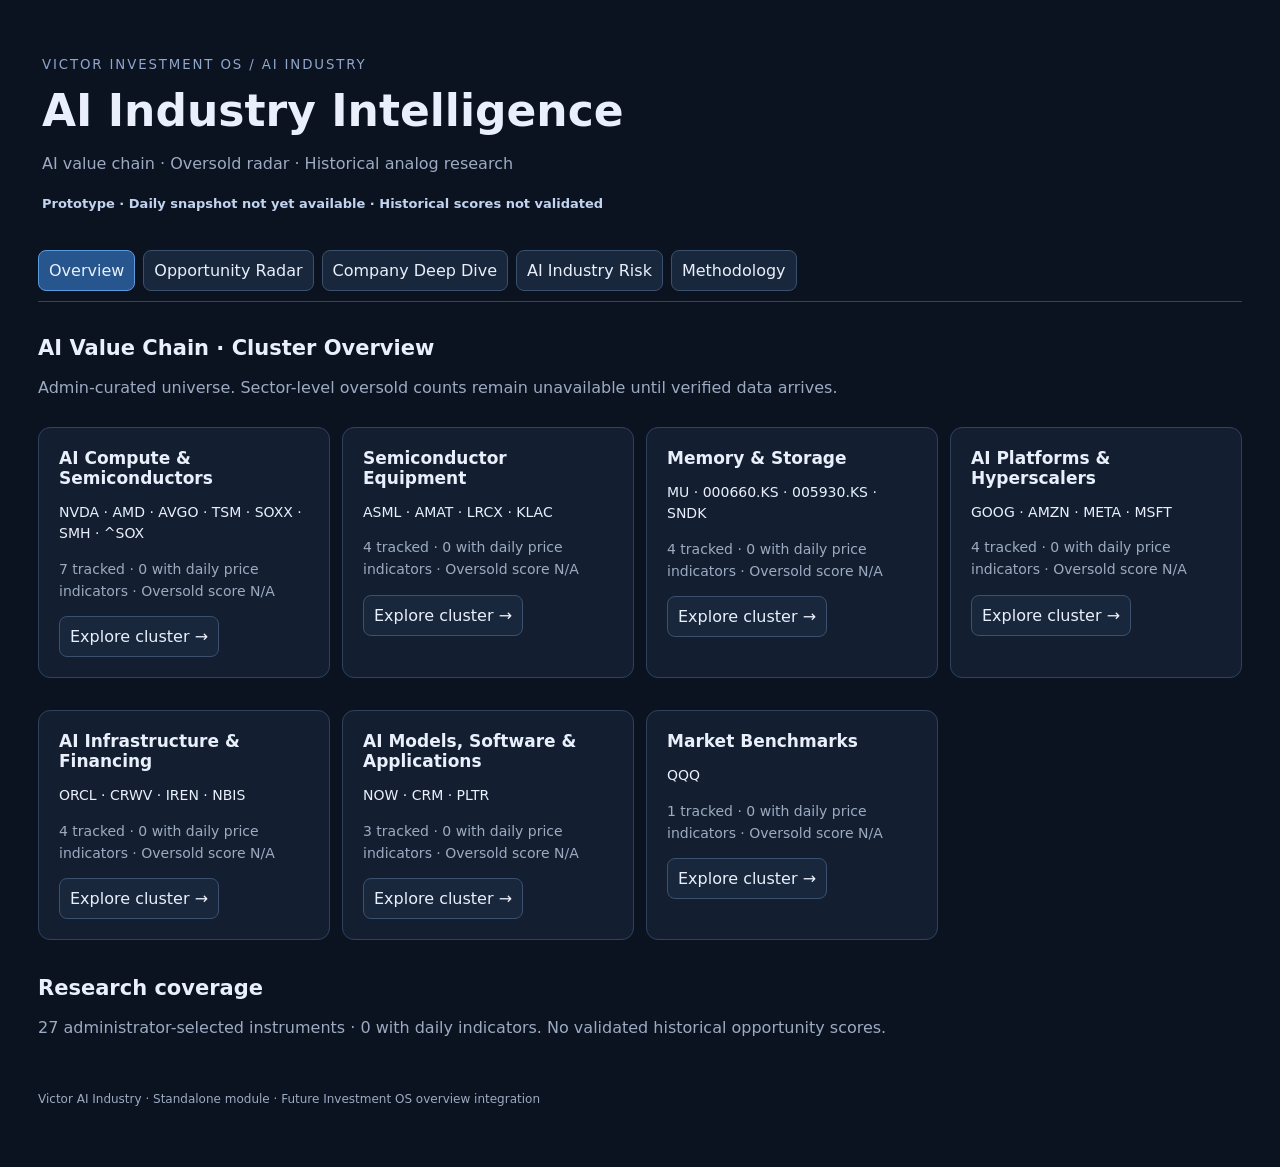
==== apps/ai-dashboard/index.html @ 889fde53 "AI dashboard: label descriptive market indicators accurately" ====
<!doctype html><html lang="zh-Hant"><head><meta charset="utf-8"><meta name="viewport" content="width=device-width,initial-scale=1"><title>Victor Investment OS | AI Industry</title><link rel="stylesheet" href="styles.css"></head><body><main><header><small>VICTOR INVESTMENT OS / AI INDUSTRY</small><h1>AI Industry Intelligence</h1><p>AI value chain · Oversold radar · Historical analog research</p><strong id="status">Prototype · No verified market feed</strong></header><nav class="tabs" aria-label="AI Dashboard sections"><button data-tab="overview" aria-current="page">Overview</button><button data-tab="radar">Opportunity Radar</button><button data-tab="company">Company Deep Dive</button><button data-tab="risk">AI Industry Risk</button><button data-tab="method">Methodology</button></nav><section id="overview" class="panel"><h2>AI Value Chain · Cluster Overview</h2><p class="muted">Admin-curated universe. Sector-level oversold counts remain unavailable until verified data arrives.</p><div id="clusters" class="cluster-grid"></div><h2>Research coverage</h2><p id="coverage" class="muted"></p></section><section id="radar" class="panel" hidden><h2>Opportunity Radar</h2><p class="muted">RSI14 and 52-week drawdown are descriptive daily indicators, not buy signals. Unvalidated scores remain N/A.</p><div class="controls"><label>Cluster <select id="sector"><option value="all">All clusters</option></select></label><label>Minimum validated oversold score (currently unavailable) <input id="min" type="range" min="0" max="100" value="0"><output id="minValue">0</output></label></div><div class="table"><table><thead><tr><th>Ticker</th><th>Cluster</th><th>RSI14</th><th>52w drawdown</th><th>Oversold</th><th>30/60/90d analogs</th></tr></thead><tbody id="rows"></tbody></table></div></section><section id="company" class="panel" hidden><h2>Company Deep Dive</h2><form id="lookupForm" class="controls"><label>Temporary ticker lookup <input id="ticker" required maxlength="18" placeholder="e.g. NVDA, IREN, 2330.TW"></label><button type="submit">Analyze once</button></form><p id="feedback" class="muted">Single-use lookup only. No account, browser persistence, portfolio, or visitor-triggered compute.</p><article id="detail" class="research-card">Select a ticker from Opportunity Radar or enter a ticker here. Historical results require verified market data.</article></section><section id="risk" class="panel" hidden><h2>AI Industry Risk</h2><div class="research-card"><h3>Financing & CapEx Contagion</h3><p>Track AI lab monetization, hyperscaler spending, data-center obligations, financing costs and semiconductor demand transmission.</p><p class="muted">Risk model is planned; no live risk classification is available.</p></div></section><section id="method" class="panel" hidden><h2>Research Methodology</h2><p>Compare drawdowns and oversold conditions to historically similar, point-in-time observations. Evaluate 30/60/90-day forward return distributions, event overlap, data freshness, survivorship bias and downside tails.</p><p>Sector-specific financial resilience checks are required before an investment candidate is promoted.</p><p class="muted">All numerical indicators are withheld until validated. This prototype is not investment advice.</p></section><footer>Victor AI Industry · Standalone module · Future Investment OS overview integration</footer></main><script src="app.js"></script></body></html>
---- apps/ai-dashboard/styles.css ----
:root{font-family:Inter,system-ui,-apple-system,sans-serif;color-scheme:dark;background:#0b1220;color:#e9effb}*{box-sizing:border-box}body{margin:0}main{max-width:1240px;margin:auto;padding:26px 18px}header{padding:28px 4px}header small{color:#90a7cc;letter-spacing:.14em}h1{font-size:clamp(28px,4vw,44px);margin:12px 0}h2{font-size:21px;margin:26px 0 12px}h3{margin:0 0 12px;font-size:17px}p{line-height:1.55}header p,.muted,footer{color:#9cabc2}#status{font-size:13px;color:#c1d3ef}.tabs{display:flex;gap:8px;overflow-x:auto;padding:10px 0;border-bottom:1px solid #34445e;scrollbar-width:thin}.tabs button{white-space:nowrap;flex-shrink:0}.tabs button[aria-current=page]{background:#27558d;border-color:#5a9bde}button,select,input{font:inherit}button,select,input{background:#19273c;color:#e9effb;border:1px solid #3b506d;border-radius:8px;padding:10px}button{cursor:pointer}button:hover{border-color:#8db4e7}.panel{padding-top:8px}.panel[hidden]{display:none}.cluster-grid{display:grid;grid-template-columns:repeat(auto-fit,minmax(260px,1fr));gap:12px}.research-card{background:#131f30;border:1px solid #30425e;border-radius:12px;padding:20px;margin:10px 0;overflow-wrap:anywhere}.research-card p{font-size:14px}.controls{display:flex;gap:14px;flex-wrap:wrap;align-items:end;margin:16px 0}.controls label{display:flex;flex-direction:column;gap:8px}.table{overflow-x:auto}table{width:100%;border-collapse:collapse;text-align:left}th,td{padding:13px 10px;border-bottom:1px solid #293a51;white-space:nowrap}th{color:#a5b8d2;font-size:13px}footer{padding:35px 0;font-size:12px}.metrics{display:grid;grid-template-columns:minmax(130px,1fr) 2fr;gap:12px}.metrics dt{color:#a5b8d2}.metrics dd{margin:0;overflow-wrap:anywhere}@media(max-width:600px){main{padding:16px 12px}.research-card{padding:15px}.controls label{width:100%}.controls input,.controls select{width:100%}.tabs{margin-right:-12px;padding-right:12px}.table table,.table tbody,.table tr,.table td{display:block;width:100%}.table thead{display:none}.table tr{background:#131f30;border:1px solid #30425e;border-radius:12px;margin:12px 0;padding:8px 12px}.table td{display:flex;align-items:center;justify-content:space-between;gap:12px;padding:10px 2px;white-space:normal}.table td:before{content:attr(data-label);color:#a5b8d2;font-size:13px;text-align:left}.table td:first-child:before{content:"Ticker"}.table td:last-child{border-bottom:0}.metrics{grid-template-columns:1fr 1.2fr}}
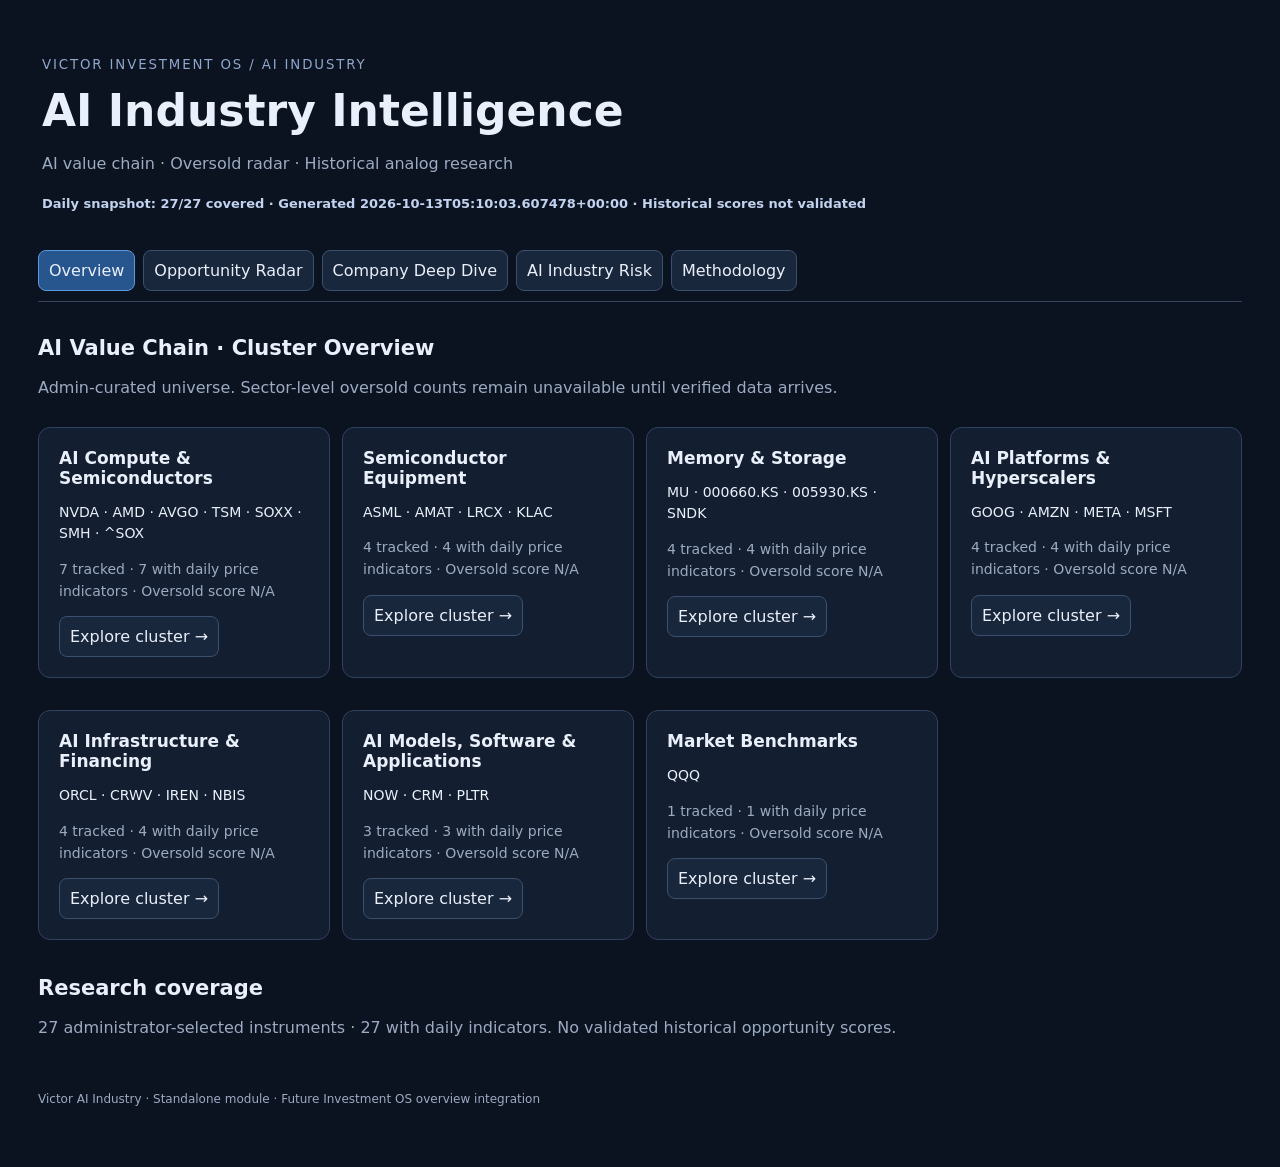
==== commit 2c7df8fb: "docs: disclose historical analog matching rules and limitations" ====
--- a/apps/ai-dashboard/index.html
+++ b/apps/ai-dashboard/index.html
@@ -1 +1 @@
-<!doctype html><html lang="zh-Hant"><head><meta charset="utf-8"><meta name="viewport" content="width=device-width,initial-scale=1"><title>Victor Investment OS | AI Industry</title><link rel="stylesheet" href="styles.css"></head><body><main><header><small>VICTOR INVESTMENT OS / AI INDUSTRY</small><h1>AI Industry Intelligence</h1><p>AI value chain · Oversold radar · Historical analog research</p><strong id="status">Prototype · No verified market feed</strong></header><nav class="tabs" aria-label="AI Dashboard sections"><button data-tab="overview" aria-current="page">Overview</button><button data-tab="radar">Opportunity Radar</button><button data-tab="company">Company Deep Dive</button><button data-tab="risk">AI Industry Risk</button><button data-tab="method">Methodology</button></nav><section id="overview" class="panel"><h2>AI Value Chain · Cluster Overview</h2><p class="muted">Admin-curated universe. Sector-level oversold counts remain unavailable until verified data arrives.</p><div id="clusters" class="cluster-grid"></div><h2>Research coverage</h2><p id="coverage" class="muted"></p></section><section id="radar" class="panel" hidden><h2>Opportunity Radar</h2><p class="muted">RSI14 and 52-week drawdown are descriptive daily indicators, not buy signals. Unvalidated scores remain N/A.</p><div class="controls"><label>Cluster <select id="sector"><option value="all">All clusters</option></select></label><label>Minimum validated oversold score (currently unavailable) <input id="min" type="range" min="0" max="100" value="0"><output id="minValue">0</output></label></div><div class="table"><table><thead><tr><th>Ticker</th><th>Cluster</th><th>RSI14</th><th>52w drawdown</th><th>Oversold</th><th>30/60/90d analogs</th></tr></thead><tbody id="rows"></tbody></table></div></section><section id="company" class="panel" hidden><h2>Company Deep Dive</h2><form id="lookupForm" class="controls"><label>Temporary ticker lookup <input id="ticker" required maxlength="18" placeholder="e.g. NVDA, IREN, 2330.TW"></label><button type="submit">Analyze once</button></form><p id="feedback" class="muted">Single-use lookup only. No account, browser persistence, portfolio, or visitor-triggered compute.</p><article id="detail" class="research-card">Select a ticker from Opportunity Radar or enter a ticker here. Historical results require verified market data.</article></section><section id="risk" class="panel" hidden><h2>AI Industry Risk</h2><div class="research-card"><h3>Financing & CapEx Contagion</h3><p>Track AI lab monetization, hyperscaler spending, data-center obligations, financing costs and semiconductor demand transmission.</p><p class="muted">Risk model is planned; no live risk classification is available.</p></div></section><section id="method" class="panel" hidden><h2>Research Methodology</h2><p>Compare drawdowns and oversold conditions to historically similar, point-in-time observations. Evaluate 30/60/90-day forward return distributions, event overlap, data freshness, survivorship bias and downside tails.</p><p>Sector-specific financial resilience checks are required before an investment candidate is promoted.</p><p class="muted">All numerical indicators are withheld until validated. This prototype is not investment advice.</p></section><footer>Victor AI Industry · Standalone module · Future Investment OS overview integration</footer></main><script src="app.js"></script></body></html>+<!doctype html><html lang="zh-Hant"><head><meta charset="utf-8"><meta name="viewport" content="width=device-width,initial-scale=1"><title>Victor Investment OS | AI Industry</title><link rel="stylesheet" href="styles.css"></head><body><main><header><small>VICTOR INVESTMENT OS / AI INDUSTRY</small><h1>AI Industry Intelligence</h1><p>AI value chain · Oversold radar · Historical analog research</p><strong id="status">Prototype · No verified market feed</strong></header><nav class="tabs" aria-label="AI Dashboard sections"><button data-tab="overview" aria-current="page">Overview</button><button data-tab="radar">Opportunity Radar</button><button data-tab="company">Company Deep Dive</button><button data-tab="risk">AI Industry Risk</button><button data-tab="method">Methodology</button></nav><section id="overview" class="panel"><h2>AI Value Chain · Cluster Overview</h2><p class="muted">Admin-curated universe. Sector-level oversold counts remain unavailable until verified data arrives.</p><div id="clusters" class="cluster-grid"></div><h2>Research coverage</h2><p id="coverage" class="muted"></p></section><section id="radar" class="panel" hidden><h2>Opportunity Radar</h2><p class="muted">RSI14 and 52-week drawdown are descriptive daily indicators, not buy signals. Historical analog medians are exploratory and not validated forecasts; unvalidated scores remain N/A.</p><div class="controls"><label>Cluster <select id="sector"><option value="all">All clusters</option></select></label><label>Minimum validated oversold score (currently unavailable) <input id="min" type="range" min="0" max="100" value="0"><output id="minValue">0</output></label></div><div class="table"><table><thead><tr><th>Ticker</th><th>Cluster</th><th>RSI14</th><th>52w drawdown</th><th>Oversold</th><th>30/60/90d analogs</th></tr></thead><tbody id="rows"></tbody></table></div></section><section id="company" class="panel" hidden><h2>Company Deep Dive</h2><form id="lookupForm" class="controls"><label>Temporary ticker lookup <input id="ticker" required maxlength="18" placeholder="e.g. NVDA, IREN, 2330.TW"></label><button type="submit">Analyze once</button></form><p id="feedback" class="muted">Single-use lookup only. No account, browser persistence, portfolio, or visitor-triggered compute.</p><article id="detail" class="research-card">Select a ticker from Opportunity Radar or enter a ticker here. Historical results require verified market data.</article></section><section id="risk" class="panel" hidden><h2>AI Industry Risk</h2><div class="research-card"><h3>Financing & CapEx Contagion</h3><p>Track AI lab monetization, hyperscaler spending, data-center obligations, financing costs and semiconductor demand transmission.</p><p class="muted">Risk model is planned; no live risk classification is available.</p></div></section><section id="method" class="panel" hidden><h2>Research Methodology</h2><p>Compare drawdowns and oversold conditions to historically similar, point-in-time observations. Evaluate 30/60/90-day forward return distributions, event overlap, data freshness, survivorship bias and downside tails.</p><p>Sector-specific financial resilience checks are required before an investment candidate is promoted.</p><p class="muted">RSI and drawdown are descriptive. Exploratory historical analogs use RSI14 ±10 and 252-close drawdown ±10 percentage points, with 90-session spacing, a minimum of five independent matches, and forward 30/60/90-session returns. Current-universe survivorship, limited history, regime dependence and lack of out-of-sample validation remain material limitations. No validated opportunity score is published. This research is not investment advice.</p></section><footer>Victor AI Industry · Standalone module · Future Investment OS overview integration</footer></main><script src="app.js"></script></body></html>
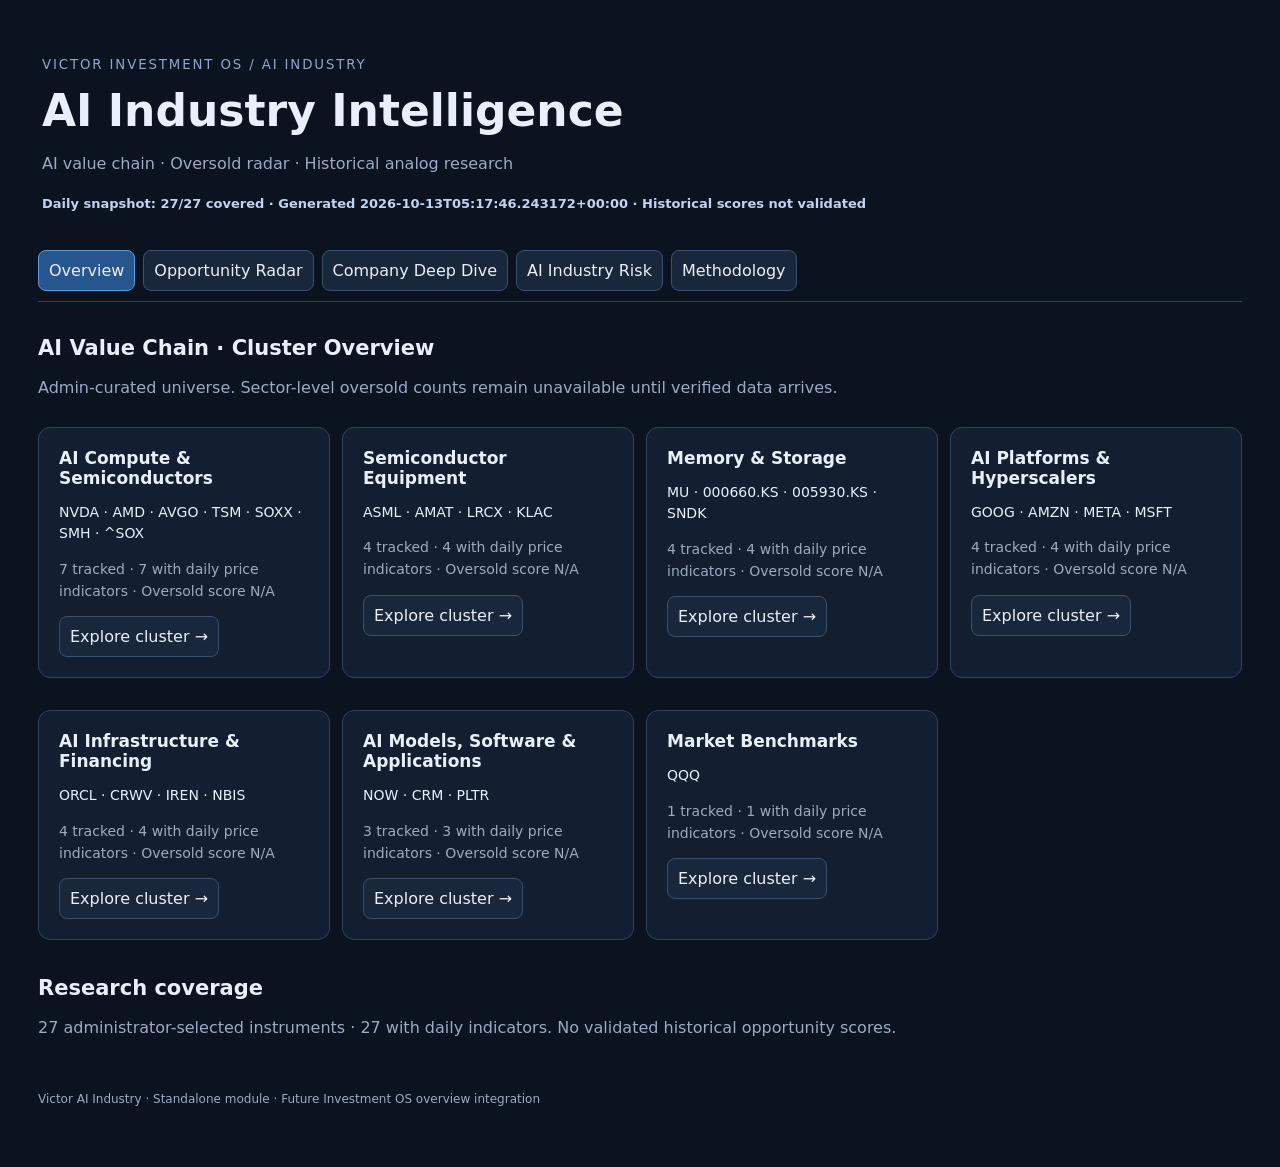
==== commit 6d9dfadb: "AI Dashboard: disclose benchmark relative research and table column" ====
--- a/apps/ai-dashboard/index.html
+++ b/apps/ai-dashboard/index.html
@@ -1 +1 @@
-<!doctype html><html lang="zh-Hant"><head><meta charset="utf-8"><meta name="viewport" content="width=device-width,initial-scale=1"><title>Victor Investment OS | AI Industry</title><link rel="stylesheet" href="styles.css"></head><body><main><header><small>VICTOR INVESTMENT OS / AI INDUSTRY</small><h1>AI Industry Intelligence</h1><p>AI value chain · Oversold radar · Historical analog research</p><strong id="status">Prototype · No verified market feed</strong></header><nav class="tabs" aria-label="AI Dashboard sections"><button data-tab="overview" aria-current="page">Overview</button><button data-tab="radar">Opportunity Radar</button><button data-tab="company">Company Deep Dive</button><button data-tab="risk">AI Industry Risk</button><button data-tab="method">Methodology</button></nav><section id="overview" class="panel"><h2>AI Value Chain · Cluster Overview</h2><p class="muted">Admin-curated universe. Sector-level oversold counts remain unavailable until verified data arrives.</p><div id="clusters" class="cluster-grid"></div><h2>Research coverage</h2><p id="coverage" class="muted"></p></section><section id="radar" class="panel" hidden><h2>Opportunity Radar</h2><p class="muted">RSI14 and 52-week drawdown are descriptive daily indicators, not buy signals. Historical analog medians are exploratory and not validated forecasts; unvalidated scores remain N/A.</p><div class="controls"><label>Cluster <select id="sector"><option value="all">All clusters</option></select></label><label>Minimum validated oversold score (currently unavailable) <input id="min" type="range" min="0" max="100" value="0"><output id="minValue">0</output></label></div><div class="table"><table><thead><tr><th>Ticker</th><th>Cluster</th><th>RSI14</th><th>52w drawdown</th><th>Oversold</th><th>30/60/90d analogs</th></tr></thead><tbody id="rows"></tbody></table></div></section><section id="company" class="panel" hidden><h2>Company Deep Dive</h2><form id="lookupForm" class="controls"><label>Temporary ticker lookup <input id="ticker" required maxlength="18" placeholder="e.g. NVDA, IREN, 2330.TW"></label><button type="submit">Analyze once</button></form><p id="feedback" class="muted">Single-use lookup only. No account, browser persistence, portfolio, or visitor-triggered compute.</p><article id="detail" class="research-card">Select a ticker from Opportunity Radar or enter a ticker here. Historical results require verified market data.</article></section><section id="risk" class="panel" hidden><h2>AI Industry Risk</h2><div class="research-card"><h3>Financing & CapEx Contagion</h3><p>Track AI lab monetization, hyperscaler spending, data-center obligations, financing costs and semiconductor demand transmission.</p><p class="muted">Risk model is planned; no live risk classification is available.</p></div></section><section id="method" class="panel" hidden><h2>Research Methodology</h2><p>Compare drawdowns and oversold conditions to historically similar, point-in-time observations. Evaluate 30/60/90-day forward return distributions, event overlap, data freshness, survivorship bias and downside tails.</p><p>Sector-specific financial resilience checks are required before an investment candidate is promoted.</p><p class="muted">RSI and drawdown are descriptive. Exploratory historical analogs use RSI14 ±10 and 252-close drawdown ±10 percentage points, with 90-session spacing, a minimum of five independent matches, and forward 30/60/90-session returns. Current-universe survivorship, limited history, regime dependence and lack of out-of-sample validation remain material limitations. No validated opportunity score is published. This research is not investment advice.</p></section><footer>Victor AI Industry · Standalone module · Future Investment OS overview integration</footer></main><script src="app.js"></script></body></html>+<!doctype html><html lang="zh-Hant"><head><meta charset="utf-8"><meta name="viewport" content="width=device-width,initial-scale=1"><title>Victor Investment OS | AI Industry</title><link rel="stylesheet" href="styles.css"></head><body><main><header><small>VICTOR INVESTMENT OS / AI INDUSTRY</small><h1>AI Industry Intelligence</h1><p>AI value chain · Oversold radar · Historical analog research</p><strong id="status">Prototype · No verified market feed</strong></header><nav class="tabs" aria-label="AI Dashboard sections"><button data-tab="overview" aria-current="page">Overview</button><button data-tab="radar">Opportunity Radar</button><button data-tab="company">Company Deep Dive</button><button data-tab="risk">AI Industry Risk</button><button data-tab="method">Methodology</button></nav><section id="overview" class="panel"><h2>AI Value Chain · Cluster Overview</h2><p class="muted">Admin-curated universe. Sector-level oversold counts remain unavailable until verified data arrives.</p><div id="clusters" class="cluster-grid"></div><h2>Research coverage</h2><p id="coverage" class="muted"></p></section><section id="radar" class="panel" hidden><h2>Opportunity Radar</h2><p class="muted">RSI14 and 52-week drawdown are descriptive daily indicators, not buy signals. Historical analog medians are exploratory and not validated forecasts; unvalidated scores remain N/A.</p><div class="controls"><label>Cluster <select id="sector"><option value="all">All clusters</option></select></label><label>Minimum validated oversold score (currently unavailable) <input id="min" type="range" min="0" max="100" value="0"><output id="minValue">0</output></label></div><div class="table"><table><thead><tr><th>Ticker</th><th>Cluster</th><th>RSI14</th><th>52w drawdown</th><th>Oversold</th><th>30/60/90d analogs</th><th>QQQ 90d excess</th></tr></thead><tbody id="rows"></tbody></table></div></section><section id="company" class="panel" hidden><h2>Company Deep Dive</h2><form id="lookupForm" class="controls"><label>Temporary ticker lookup <input id="ticker" required maxlength="18" placeholder="e.g. NVDA, IREN, 2330.TW"></label><button type="submit">Analyze once</button></form><p id="feedback" class="muted">Single-use lookup only. No account, browser persistence, portfolio, or visitor-triggered compute.</p><article id="detail" class="research-card">Select a ticker from Opportunity Radar or enter a ticker here. Historical results require verified market data.</article></section><section id="risk" class="panel" hidden><h2>AI Industry Risk</h2><div class="research-card"><h3>Financing & CapEx Contagion</h3><p>Track AI lab monetization, hyperscaler spending, data-center obligations, financing costs and semiconductor demand transmission.</p><p class="muted">Risk model is planned; no live risk classification is available.</p></div></section><section id="method" class="panel" hidden><h2>Research Methodology</h2><p>Compare drawdowns and oversold conditions to historically similar, point-in-time observations. Evaluate 30/60/90-day forward return distributions, event overlap, data freshness, survivorship bias and downside tails.</p><p>Sector-specific financial resilience checks are required before an investment candidate is promoted.</p><p class="muted">RSI and drawdown are descriptive. Exploratory historical analogs use RSI14 ±10 and 252-close drawdown ±10 percentage points, with 90-session spacing, a minimum of five independent matches, and forward 30/60/90-session returns. Current-universe survivorship, limited history, regime dependence and lack of out-of-sample validation remain material limitations. Phase 3.1 compares same-calendar-date 30/60/90-session returns with QQQ and SMH, excluding missing benchmark observations. Reports matched-sample excess median, outperform frequency, and downside p10. This is not a same-universe unconditional baseline, a causal alpha estimate, or an out-of-sample result. No validated opportunity score is published. This research is not investment advice.</p></section><footer>Victor AI Industry · Standalone module · Future Investment OS overview integration</footer></main><script src="app.js"></script></body></html>
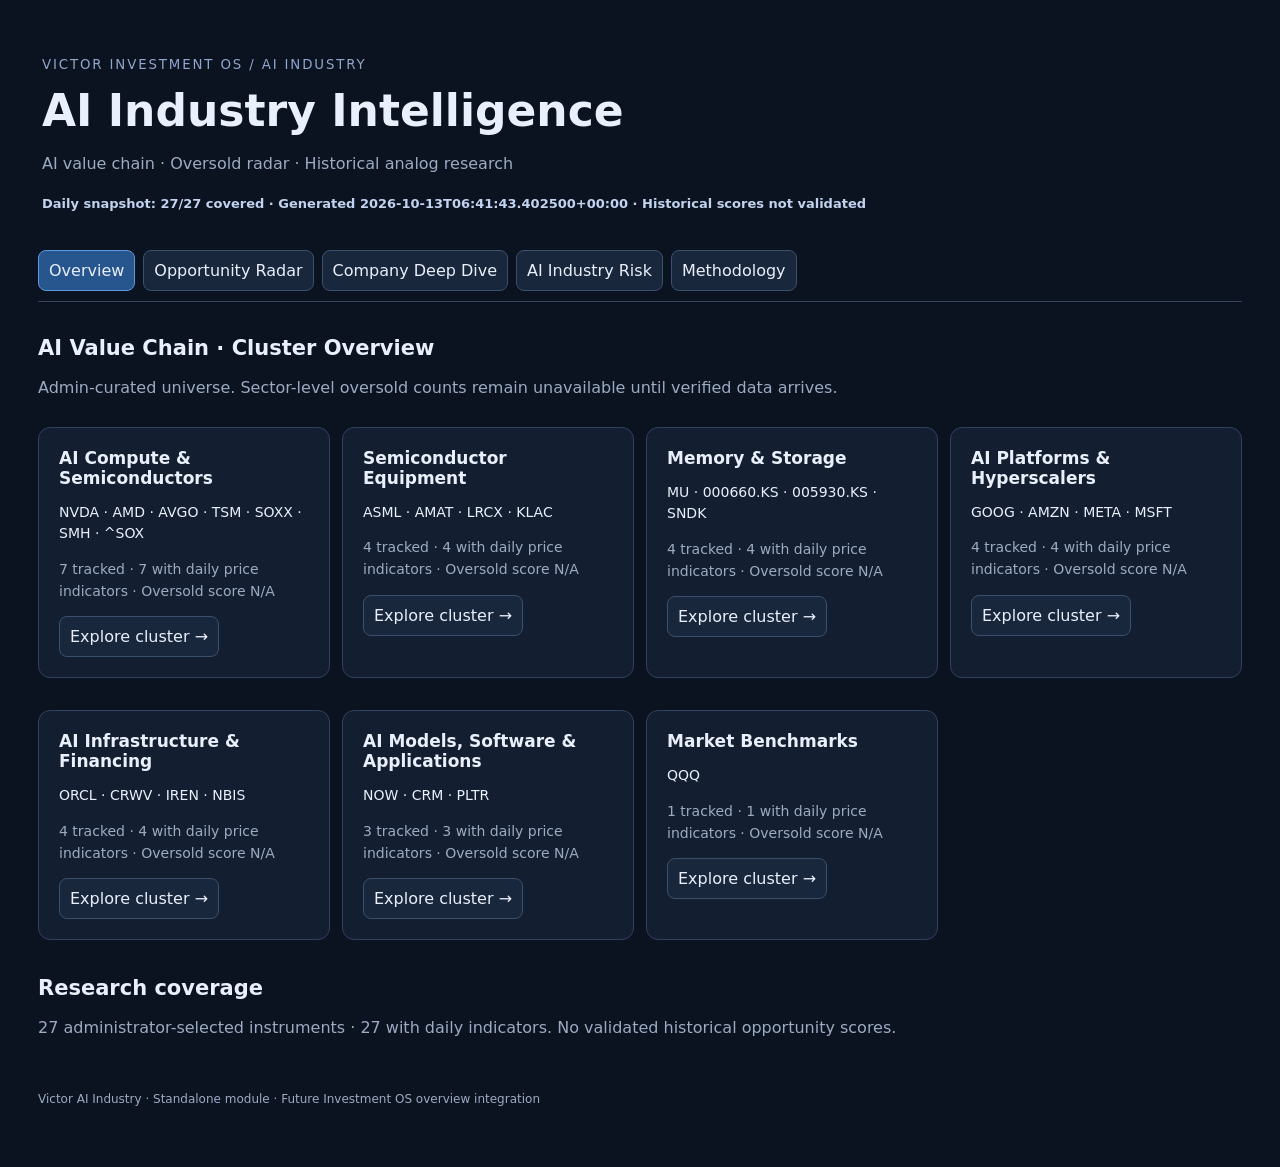
==== commit 758622b4: "docs: explain chronological holdout and strict no-result fallback" ====
--- a/apps/ai-dashboard/index.html
+++ b/apps/ai-dashboard/index.html
@@ -1 +1 @@
-<!doctype html><html lang="zh-Hant"><head><meta charset="utf-8"><meta name="viewport" content="width=device-width,initial-scale=1"><title>Victor Investment OS | AI Industry</title><link rel="stylesheet" href="styles.css"></head><body><main><header><small>VICTOR INVESTMENT OS / AI INDUSTRY</small><h1>AI Industry Intelligence</h1><p>AI value chain · Oversold radar · Historical analog research</p><strong id="status">Prototype · No verified market feed</strong></header><nav class="tabs" aria-label="AI Dashboard sections"><button data-tab="overview" aria-current="page">Overview</button><button data-tab="radar">Opportunity Radar</button><button data-tab="company">Company Deep Dive</button><button data-tab="risk">AI Industry Risk</button><button data-tab="method">Methodology</button></nav><section id="overview" class="panel"><h2>AI Value Chain · Cluster Overview</h2><p class="muted">Admin-curated universe. Sector-level oversold counts remain unavailable until verified data arrives.</p><div id="clusters" class="cluster-grid"></div><h2>Research coverage</h2><p id="coverage" class="muted"></p></section><section id="radar" class="panel" hidden><h2>Opportunity Radar</h2><p class="muted">RSI14 and 52-week drawdown are descriptive daily indicators, not buy signals. Historical analog medians are exploratory and not validated forecasts; unvalidated scores remain N/A.</p><div class="controls"><label>Cluster <select id="sector"><option value="all">All clusters</option></select></label><label>Minimum validated oversold score (currently unavailable) <input id="min" type="range" min="0" max="100" value="0"><output id="minValue">0</output></label></div><div class="table"><table><thead><tr><th>Ticker</th><th>Cluster</th><th>RSI14</th><th>52w drawdown</th><th>Oversold</th><th>30/60/90d analogs</th><th>QQQ 90d excess</th></tr></thead><tbody id="rows"></tbody></table></div></section><section id="company" class="panel" hidden><h2>Company Deep Dive</h2><form id="lookupForm" class="controls"><label>Temporary ticker lookup <input id="ticker" required maxlength="18" placeholder="e.g. NVDA, IREN, 2330.TW"></label><button type="submit">Analyze once</button></form><p id="feedback" class="muted">Single-use lookup only. No account, browser persistence, portfolio, or visitor-triggered compute.</p><article id="detail" class="research-card">Select a ticker from Opportunity Radar or enter a ticker here. Historical results require verified market data.</article></section><section id="risk" class="panel" hidden><h2>AI Industry Risk</h2><div class="research-card"><h3>Financing & CapEx Contagion</h3><p>Track AI lab monetization, hyperscaler spending, data-center obligations, financing costs and semiconductor demand transmission.</p><p class="muted">Risk model is planned; no live risk classification is available.</p></div></section><section id="method" class="panel" hidden><h2>Research Methodology</h2><p>Compare drawdowns and oversold conditions to historically similar, point-in-time observations. Evaluate 30/60/90-day forward return distributions, event overlap, data freshness, survivorship bias and downside tails.</p><p>Sector-specific financial resilience checks are required before an investment candidate is promoted.</p><p class="muted">RSI and drawdown are descriptive. Exploratory historical analogs use RSI14 ±10 and 252-close drawdown ±10 percentage points, with 90-session spacing, a minimum of five independent matches, and forward 30/60/90-session returns. Current-universe survivorship, limited history, regime dependence and lack of out-of-sample validation remain material limitations. Phase 3.1 compares same-calendar-date 30/60/90-session returns with QQQ and SMH, excluding missing benchmark observations. Reports matched-sample excess median, outperform frequency, and downside p10. This is not a same-universe unconditional baseline, a causal alpha estimate, or an out-of-sample result. No validated opportunity score is published. This research is not investment advice.</p></section><footer>Victor AI Industry · Standalone module · Future Investment OS overview integration</footer></main><script src="app.js"></script></body></html>+<!doctype html><html lang="zh-Hant"><head><meta charset="utf-8"><meta name="viewport" content="width=device-width,initial-scale=1"><title>Victor Investment OS | AI Industry</title><link rel="stylesheet" href="styles.css"></head><body><main><header><small>VICTOR INVESTMENT OS / AI INDUSTRY</small><h1>AI Industry Intelligence</h1><p>AI value chain · Oversold radar · Historical analog research</p><strong id="status">Prototype · No verified market feed</strong></header><nav class="tabs" aria-label="AI Dashboard sections"><button data-tab="overview" aria-current="page">Overview</button><button data-tab="radar">Opportunity Radar</button><button data-tab="company">Company Deep Dive</button><button data-tab="risk">AI Industry Risk</button><button data-tab="method">Methodology</button></nav><section id="overview" class="panel"><h2>AI Value Chain · Cluster Overview</h2><p class="muted">Admin-curated universe. Sector-level oversold counts remain unavailable until verified data arrives.</p><div id="clusters" class="cluster-grid"></div><h2>Research coverage</h2><p id="coverage" class="muted"></p></section><section id="radar" class="panel" hidden><h2>Opportunity Radar</h2><p class="muted">RSI14 and 52-week drawdown are descriptive daily indicators, not buy signals. Historical analog medians are exploratory and not validated forecasts; unvalidated scores remain N/A.</p><div class="controls"><label>Cluster <select id="sector"><option value="all">All clusters</option></select></label><label>Minimum validated oversold score (currently unavailable) <input id="min" type="range" min="0" max="100" value="0"><output id="minValue">0</output></label></div><div class="table"><table><thead><tr><th>Ticker</th><th>Cluster</th><th>RSI14</th><th>52w drawdown</th><th>Oversold</th><th>30/60/90d analogs</th><th>QQQ 90d excess</th></tr></thead><tbody id="rows"></tbody></table></div></section><section id="company" class="panel" hidden><h2>Company Deep Dive</h2><form id="lookupForm" class="controls"><label>Temporary ticker lookup <input id="ticker" required maxlength="18" placeholder="e.g. NVDA, IREN, 2330.TW"></label><button type="submit">Analyze once</button></form><p id="feedback" class="muted">Single-use lookup only. No account, browser persistence, portfolio, or visitor-triggered compute.</p><article id="detail" class="research-card">Select a ticker from Opportunity Radar or enter a ticker here. Historical results require verified market data.</article></section><section id="risk" class="panel" hidden><h2>AI Industry Risk</h2><div class="research-card"><h3>Financing & CapEx Contagion</h3><p>Track AI lab monetization, hyperscaler spending, data-center obligations, financing costs and semiconductor demand transmission.</p><p class="muted">Risk model is planned; no live risk classification is available.</p></div></section><section id="method" class="panel" hidden><h2>Research Methodology</h2><p>Compare drawdowns and oversold conditions to historically similar, point-in-time observations. Evaluate 30/60/90-day forward return distributions, event overlap, data freshness, survivorship bias and downside tails.</p><p>Sector-specific financial resilience checks are required before an investment candidate is promoted.</p><p class="muted">RSI and drawdown are descriptive. Exploratory historical analogs use RSI14 ±10 and 252-close drawdown ±10 percentage points, with 90-session spacing, a minimum of five independent matches, and forward 30/60/90-session returns. Current-universe survivorship, limited history, regime dependence and lack of out-of-sample validation remain material limitations. Phase 3.1 compares same-calendar-date 30/60/90-session returns with QQQ and SMH, excluding missing benchmark observations. Reports matched-sample excess median, outperform frequency, and downside p10. This is not a same-universe unconditional baseline, a causal alpha estimate, or an out-of-sample result. Phase 3.2 adds a separate 50%-training chronological holdout with frozen lower-30th-percentile RSI and drawdown thresholds, 90-session embargo and entry spacing, and a pre-scheduled unconditional baseline. It shows no performance claim if fewer than five qualifying signal or baseline events occur; even passing this threshold is exploratory rather than externally validated. No validated opportunity score is published. This research is not investment advice.</p></section><footer>Victor AI Industry · Standalone module · Future Investment OS overview integration</footer></main><script src="app.js"></script></body></html>
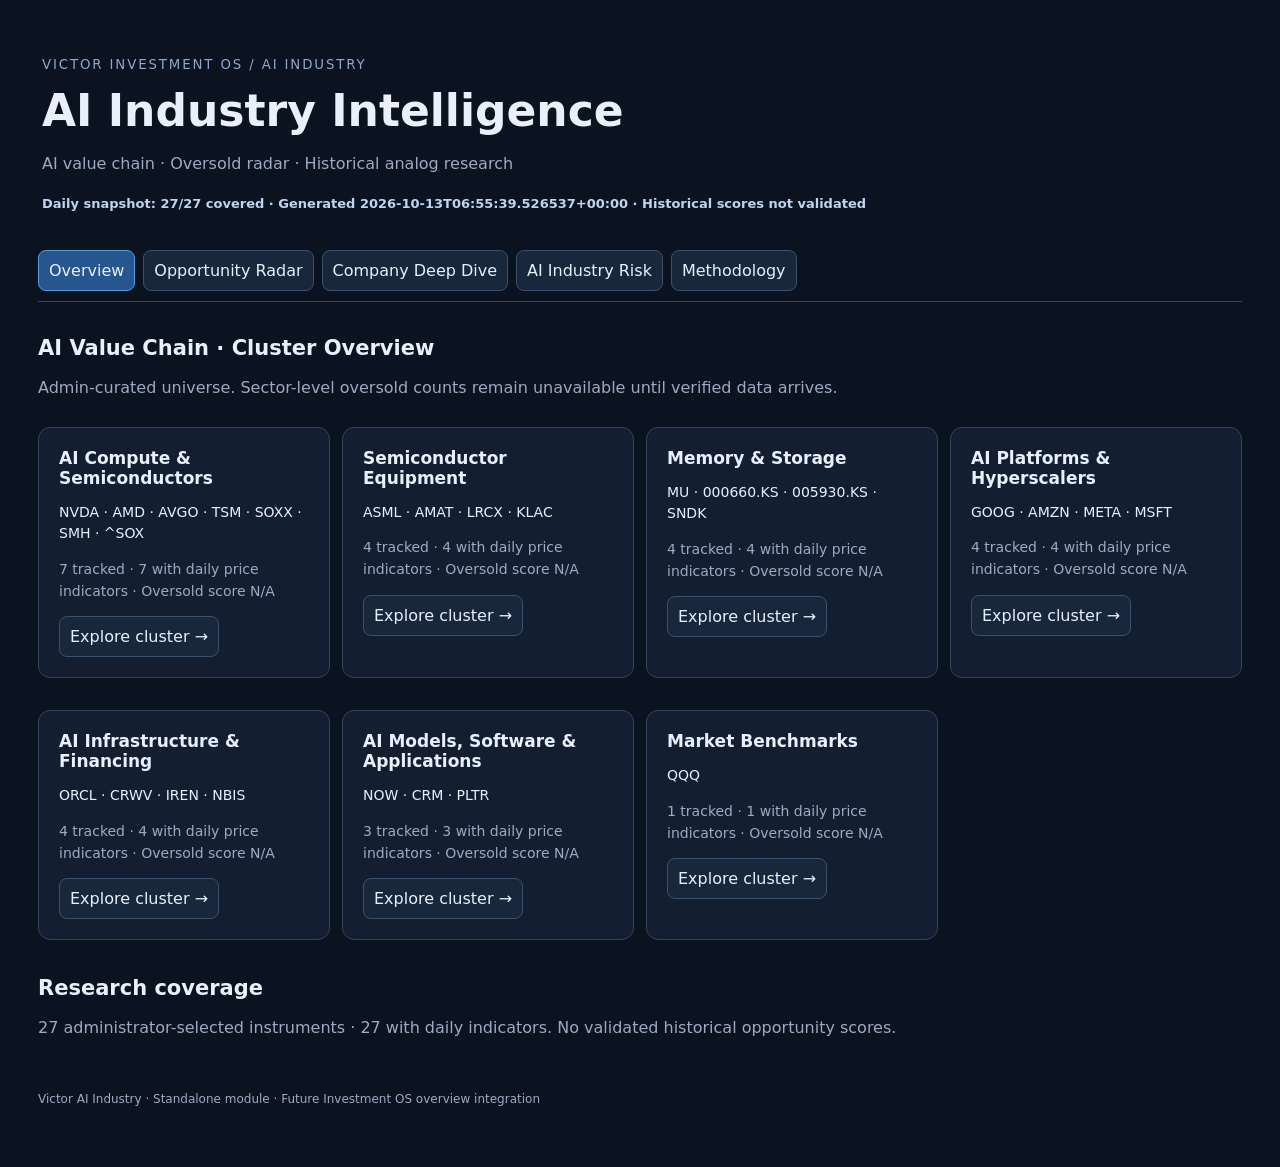
==== commit 3b5f7e77: "AI methodology: document first-passage assumptions and data footprint" ====
--- a/apps/ai-dashboard/index.html
+++ b/apps/ai-dashboard/index.html
@@ -1 +1 @@
-<!doctype html><html lang="zh-Hant"><head><meta charset="utf-8"><meta name="viewport" content="width=device-width,initial-scale=1"><title>Victor Investment OS | AI Industry</title><link rel="stylesheet" href="styles.css"></head><body><main><header><small>VICTOR INVESTMENT OS / AI INDUSTRY</small><h1>AI Industry Intelligence</h1><p>AI value chain · Oversold radar · Historical analog research</p><strong id="status">Prototype · No verified market feed</strong></header><nav class="tabs" aria-label="AI Dashboard sections"><button data-tab="overview" aria-current="page">Overview</button><button data-tab="radar">Opportunity Radar</button><button data-tab="company">Company Deep Dive</button><button data-tab="risk">AI Industry Risk</button><button data-tab="method">Methodology</button></nav><section id="overview" class="panel"><h2>AI Value Chain · Cluster Overview</h2><p class="muted">Admin-curated universe. Sector-level oversold counts remain unavailable until verified data arrives.</p><div id="clusters" class="cluster-grid"></div><h2>Research coverage</h2><p id="coverage" class="muted"></p></section><section id="radar" class="panel" hidden><h2>Opportunity Radar</h2><p class="muted">RSI14 and 52-week drawdown are descriptive daily indicators, not buy signals. Historical analog medians are exploratory and not validated forecasts; unvalidated scores remain N/A.</p><div class="controls"><label>Cluster <select id="sector"><option value="all">All clusters</option></select></label><label>Minimum validated oversold score (currently unavailable) <input id="min" type="range" min="0" max="100" value="0"><output id="minValue">0</output></label></div><div class="table"><table><thead><tr><th>Ticker</th><th>Cluster</th><th>RSI14</th><th>52w drawdown</th><th>Oversold</th><th>30/60/90d analogs</th><th>QQQ 90d excess</th></tr></thead><tbody id="rows"></tbody></table></div></section><section id="company" class="panel" hidden><h2>Company Deep Dive</h2><form id="lookupForm" class="controls"><label>Temporary ticker lookup <input id="ticker" required maxlength="18" placeholder="e.g. NVDA, IREN, 2330.TW"></label><button type="submit">Analyze once</button></form><p id="feedback" class="muted">Single-use lookup only. No account, browser persistence, portfolio, or visitor-triggered compute.</p><article id="detail" class="research-card">Select a ticker from Opportunity Radar or enter a ticker here. Historical results require verified market data.</article></section><section id="risk" class="panel" hidden><h2>AI Industry Risk</h2><div class="research-card"><h3>Financing & CapEx Contagion</h3><p>Track AI lab monetization, hyperscaler spending, data-center obligations, financing costs and semiconductor demand transmission.</p><p class="muted">Risk model is planned; no live risk classification is available.</p></div></section><section id="method" class="panel" hidden><h2>Research Methodology</h2><p>Compare drawdowns and oversold conditions to historically similar, point-in-time observations. Evaluate 30/60/90-day forward return distributions, event overlap, data freshness, survivorship bias and downside tails.</p><p>Sector-specific financial resilience checks are required before an investment candidate is promoted.</p><p class="muted">RSI and drawdown are descriptive. Exploratory historical analogs use RSI14 ±10 and 252-close drawdown ±10 percentage points, with 90-session spacing, a minimum of five independent matches, and forward 30/60/90-session returns. Current-universe survivorship, limited history, regime dependence and lack of out-of-sample validation remain material limitations. Phase 3.1 compares same-calendar-date 30/60/90-session returns with QQQ and SMH, excluding missing benchmark observations. Reports matched-sample excess median, outperform frequency, and downside p10. This is not a same-universe unconditional baseline, a causal alpha estimate, or an out-of-sample result. Phase 3.2 adds a separate 50%-training chronological holdout with frozen lower-30th-percentile RSI and drawdown thresholds, 90-session embargo and entry spacing, and a pre-scheduled unconditional baseline. It shows no performance claim if fewer than five qualifying signal or baseline events occur; even passing this threshold is exploratory rather than externally validated. No validated opportunity score is published. This research is not investment advice.</p></section><footer>Victor AI Industry · Standalone module · Future Investment OS overview integration</footer></main><script src="app.js"></script></body></html>+<!doctype html><html lang="zh-Hant"><head><meta charset="utf-8"><meta name="viewport" content="width=device-width,initial-scale=1"><title>Victor Investment OS | AI Industry</title><link rel="stylesheet" href="styles.css"></head><body><main><header><small>VICTOR INVESTMENT OS / AI INDUSTRY</small><h1>AI Industry Intelligence</h1><p>AI value chain · Oversold radar · Historical analog research</p><strong id="status">Prototype · No verified market feed</strong></header><nav class="tabs" aria-label="AI Dashboard sections"><button data-tab="overview" aria-current="page">Overview</button><button data-tab="radar">Opportunity Radar</button><button data-tab="company">Company Deep Dive</button><button data-tab="risk">AI Industry Risk</button><button data-tab="method">Methodology</button></nav><section id="overview" class="panel"><h2>AI Value Chain · Cluster Overview</h2><p class="muted">Admin-curated universe. Sector-level oversold counts remain unavailable until verified data arrives.</p><div id="clusters" class="cluster-grid"></div><h2>Research coverage</h2><p id="coverage" class="muted"></p></section><section id="radar" class="panel" hidden><h2>Opportunity Radar</h2><p class="muted">RSI14 and 52-week drawdown are descriptive daily indicators, not buy signals. Historical analog medians are exploratory and not validated forecasts; unvalidated scores remain N/A.</p><div class="controls"><label>Cluster <select id="sector"><option value="all">All clusters</option></select></label><label>Minimum validated oversold score (currently unavailable) <input id="min" type="range" min="0" max="100" value="0"><output id="minValue">0</output></label></div><div class="table"><table><thead><tr><th>Ticker</th><th>Cluster</th><th>RSI14</th><th>52w drawdown</th><th>Oversold</th><th>30/60/90d analogs</th><th>QQQ 90d excess</th></tr></thead><tbody id="rows"></tbody></table></div></section><section id="company" class="panel" hidden><h2>Company Deep Dive</h2><form id="lookupForm" class="controls"><label>Temporary ticker lookup <input id="ticker" required maxlength="18" placeholder="e.g. NVDA, IREN, 2330.TW"></label><button type="submit">Analyze once</button></form><p id="feedback" class="muted">Single-use lookup only. No account, browser persistence, portfolio, or visitor-triggered compute.</p><article id="detail" class="research-card">Select a ticker from Opportunity Radar or enter a ticker here. Historical results require verified market data.</article></section><section id="risk" class="panel" hidden><h2>AI Industry Risk</h2><div class="research-card"><h3>Financing & CapEx Contagion</h3><p>Track AI lab monetization, hyperscaler spending, data-center obligations, financing costs and semiconductor demand transmission.</p><p class="muted">Risk model is planned; no live risk classification is available.</p></div></section><section id="method" class="panel" hidden><h2>Research Methodology</h2><p>Compare drawdowns and oversold conditions to historically similar, point-in-time observations. Evaluate 30/60/90-day forward return distributions, event overlap, data freshness, survivorship bias and downside tails.</p><p>Sector-specific financial resilience checks are required before an investment candidate is promoted.</p><p class="muted">RSI and drawdown are descriptive. Exploratory historical analogs use RSI14 ±10 and 252-close drawdown ±10 percentage points, with 90-session spacing, a minimum of five independent matches, and forward 30/60/90-session returns. Current-universe survivorship, limited history, regime dependence and lack of out-of-sample validation remain material limitations. Phase 3.1 compares same-calendar-date 30/60/90-session returns with QQQ and SMH, excluding missing benchmark observations. Reports matched-sample excess median, outperform frequency, and downside p10. This is not a same-universe unconditional baseline, a causal alpha estimate, or an out-of-sample result. Phase 3.2 adds a separate 50%-training chronological holdout with frozen lower-30th-percentile RSI and drawdown thresholds, 90-session embargo and entry spacing, and a pre-scheduled unconditional baseline. It shows no performance claim if fewer than five qualifying signal or baseline events occur; even passing this threshold is exploratory rather than externally validated. Phase 3.3 requests up to 15 years of daily history when the provider and ticker support it; only research summaries, not price-history archives, are stored. The technical dislocation study uses predeclared RSI14 <= 30 AND 252-close drawdown <= -15%, with 30-session spacing and at least five events. It evaluates 5/10/20/30-session close-to-close returns, maximum adverse excursions and first close reaching +10/+15/+20% before a -10% stop within 30 sessions. Closes are not intraday highs/lows; execution, spreads, transaction costs, overnight gaps and options Greeks are excluded. Events can share market regimes, so spacing does not ensure statistical independence. Cross-stock pooling and market-regime conditioning remain future research steps. No validated opportunity score is published. This research is not investment advice.</p></section><footer>Victor AI Industry · Standalone module · Future Investment OS overview integration</footer></main><script src="app.js"></script></body></html>
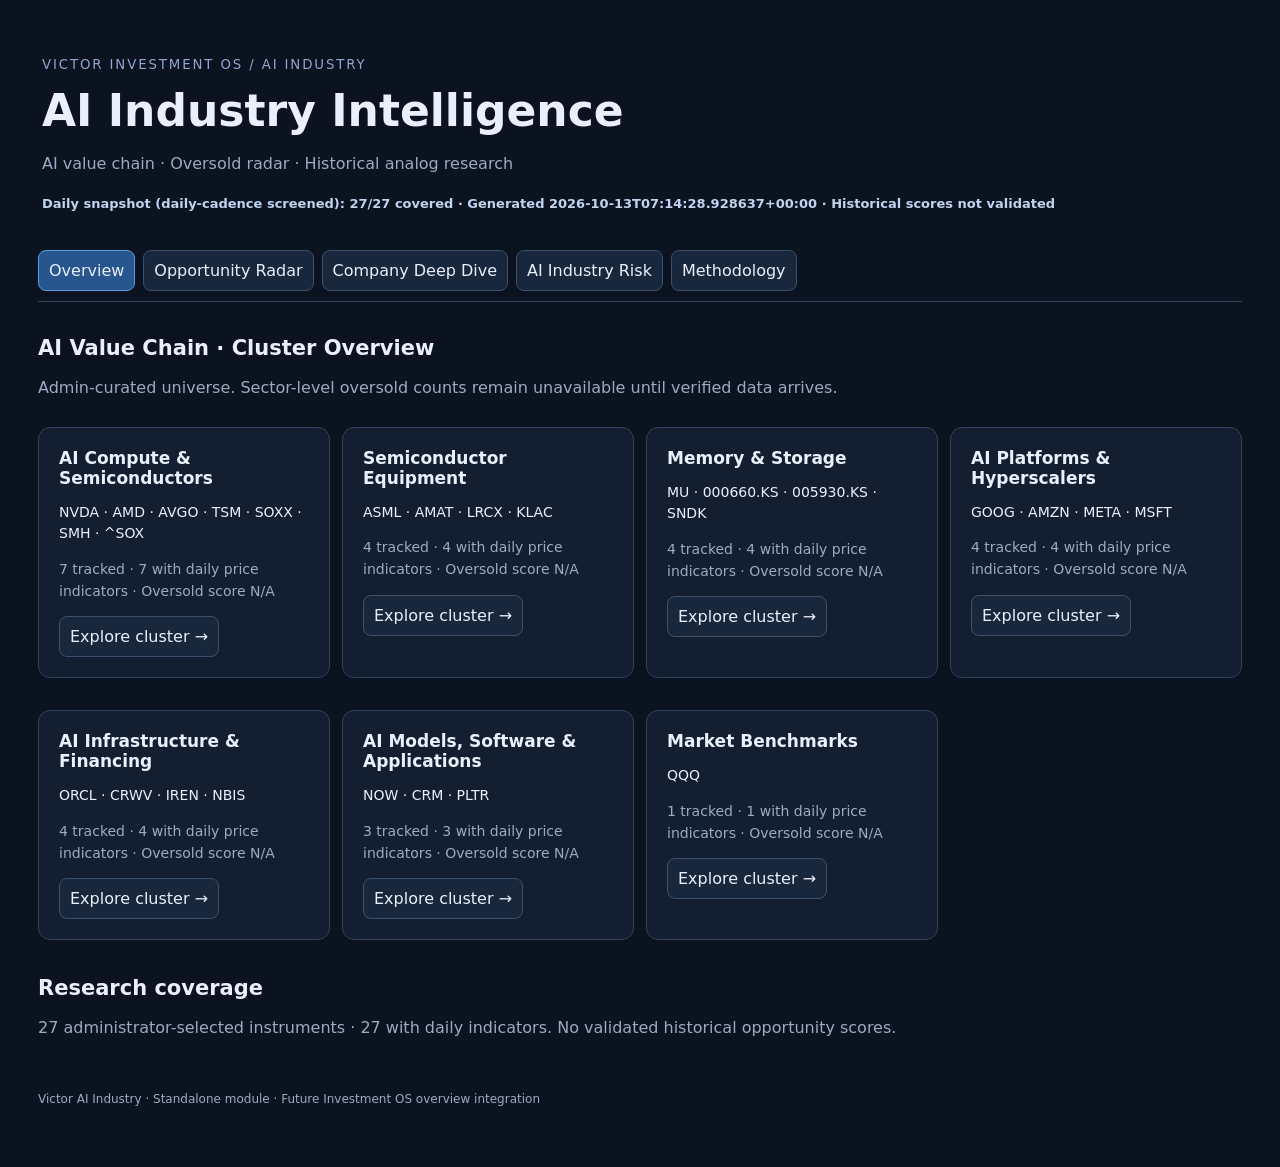
==== commit e623f10a: "docs: clarify price-volume experiment is observational and unpromoted" ====
--- a/apps/ai-dashboard/index.html
+++ b/apps/ai-dashboard/index.html
@@ -1 +1 @@
-<!doctype html><html lang="zh-Hant"><head><meta charset="utf-8"><meta name="viewport" content="width=device-width,initial-scale=1"><title>Victor Investment OS | AI Industry</title><link rel="stylesheet" href="styles.css"></head><body><main><header><small>VICTOR INVESTMENT OS / AI INDUSTRY</small><h1>AI Industry Intelligence</h1><p>AI value chain · Oversold radar · Historical analog research</p><strong id="status">Prototype · No verified market feed</strong></header><nav class="tabs" aria-label="AI Dashboard sections"><button data-tab="overview" aria-current="page">Overview</button><button data-tab="radar">Opportunity Radar</button><button data-tab="company">Company Deep Dive</button><button data-tab="risk">AI Industry Risk</button><button data-tab="method">Methodology</button></nav><section id="overview" class="panel"><h2>AI Value Chain · Cluster Overview</h2><p class="muted">Admin-curated universe. Sector-level oversold counts remain unavailable until verified data arrives.</p><div id="clusters" class="cluster-grid"></div><h2>Research coverage</h2><p id="coverage" class="muted"></p></section><section id="radar" class="panel" hidden><h2>Opportunity Radar</h2><p class="muted">RSI14 and 52-week drawdown are descriptive daily indicators, not buy signals. Historical analog medians are exploratory and not validated forecasts; unvalidated scores remain N/A.</p><div class="controls"><label>Cluster <select id="sector"><option value="all">All clusters</option></select></label><label>Minimum validated oversold score (currently unavailable) <input id="min" type="range" min="0" max="100" value="0"><output id="minValue">0</output></label></div><div class="table"><table><thead><tr><th>Ticker</th><th>Cluster</th><th>RSI14</th><th>52w drawdown</th><th>Oversold</th><th>30/60/90d analogs</th><th>QQQ 90d excess</th></tr></thead><tbody id="rows"></tbody></table></div></section><section id="company" class="panel" hidden><h2>Company Deep Dive</h2><form id="lookupForm" class="controls"><label>Temporary ticker lookup <input id="ticker" required maxlength="18" placeholder="e.g. NVDA, IREN, 2330.TW"></label><button type="submit">Analyze once</button></form><p id="feedback" class="muted">Single-use lookup only. No account, browser persistence, portfolio, or visitor-triggered compute.</p><article id="detail" class="research-card">Select a ticker from Opportunity Radar or enter a ticker here. Historical results require verified market data.</article></section><section id="risk" class="panel" hidden><h2>AI Industry Risk</h2><div class="research-card"><h3>Financing & CapEx Contagion</h3><p>Track AI lab monetization, hyperscaler spending, data-center obligations, financing costs and semiconductor demand transmission.</p><p class="muted">Risk model is planned; no live risk classification is available.</p></div></section><section id="method" class="panel" hidden><h2>Research Methodology</h2><p>Compare drawdowns and oversold conditions to historically similar, point-in-time observations. Evaluate 30/60/90-day forward return distributions, event overlap, data freshness, survivorship bias and downside tails.</p><p>Sector-specific financial resilience checks are required before an investment candidate is promoted.</p><p class="muted">RSI and drawdown are descriptive. Exploratory historical analogs use RSI14 ±10 and 252-close drawdown ±10 percentage points, with 90-session spacing, a minimum of five independent matches, and forward 30/60/90-session returns. Current-universe survivorship, limited history, regime dependence and lack of out-of-sample validation remain material limitations. Phase 3.1 compares same-calendar-date 30/60/90-session returns with QQQ and SMH, excluding missing benchmark observations. Reports matched-sample excess median, outperform frequency, and downside p10. This is not a same-universe unconditional baseline, a causal alpha estimate, or an out-of-sample result. Phase 3.2 adds a separate 50%-training chronological holdout with frozen lower-30th-percentile RSI and drawdown thresholds, 90-session embargo and entry spacing, and a pre-scheduled unconditional baseline. It shows no performance claim if fewer than five qualifying signal or baseline events occur; even passing this threshold is exploratory rather than externally validated. Phase 3.3 requests up to 15 years of daily history when the provider and ticker support it; only research summaries, not price-history archives, are stored. The technical dislocation study uses predeclared RSI14 <= 30 AND 252-close drawdown <= -15%, with 30-session spacing and at least five events. It evaluates 5/10/20/30-session close-to-close returns, maximum adverse excursions and first close reaching +10/+15/+20% before a -10% stop within 30 sessions. Closes are not intraday highs/lows; execution, spreads, transaction costs, overnight gaps and options Greeks are excluded. Events can share market regimes, so spacing does not ensure statistical independence. Cross-stock pooling and market-regime conditioning remain future research steps. No validated opportunity score is published. This research is not investment advice.</p></section><footer>Victor AI Industry · Standalone module · Future Investment OS overview integration</footer></main><script src="app.js"></script></body></html>+<!doctype html><html lang="zh-Hant"><head><meta charset="utf-8"><meta name="viewport" content="width=device-width,initial-scale=1"><title>Victor Investment OS | AI Industry</title><link rel="stylesheet" href="styles.css"></head><body><main><header><small>VICTOR INVESTMENT OS / AI INDUSTRY</small><h1>AI Industry Intelligence</h1><p>AI value chain · Oversold radar · Historical analog research</p><strong id="status">Prototype · No verified market feed</strong></header><nav class="tabs" aria-label="AI Dashboard sections"><button data-tab="overview" aria-current="page">Overview</button><button data-tab="radar">Opportunity Radar</button><button data-tab="company">Company Deep Dive</button><button data-tab="risk">AI Industry Risk</button><button data-tab="method">Methodology</button></nav><section id="overview" class="panel"><h2>AI Value Chain · Cluster Overview</h2><p class="muted">Admin-curated universe. Sector-level oversold counts remain unavailable until verified data arrives.</p><div id="clusters" class="cluster-grid"></div><h2>Research coverage</h2><p id="coverage" class="muted"></p></section><section id="radar" class="panel" hidden><h2>Opportunity Radar</h2><p class="muted">RSI14 and 52-week drawdown are descriptive daily indicators, not buy signals. Historical analog medians are exploratory and not validated forecasts; unvalidated scores remain N/A.</p><div class="controls"><label>Cluster <select id="sector"><option value="all">All clusters</option></select></label><label>Minimum validated oversold score (currently unavailable) <input id="min" type="range" min="0" max="100" value="0"><output id="minValue">0</output></label></div><div class="table"><table><thead><tr><th>Ticker</th><th>Cluster</th><th>RSI14</th><th>52w drawdown</th><th>Oversold</th><th>30/60/90d analogs</th><th>QQQ 90d excess</th></tr></thead><tbody id="rows"></tbody></table></div></section><section id="company" class="panel" hidden><h2>Company Deep Dive</h2><form id="lookupForm" class="controls"><label>Temporary ticker lookup <input id="ticker" required maxlength="18" placeholder="e.g. NVDA, IREN, 2330.TW"></label><button type="submit">Analyze once</button></form><p id="feedback" class="muted">Single-use lookup only. No account, browser persistence, portfolio, or visitor-triggered compute.</p><article id="detail" class="research-card">Select a ticker from Opportunity Radar or enter a ticker here. Historical results require verified market data.</article></section><section id="risk" class="panel" hidden><h2>AI Industry Risk</h2><div class="research-card"><h3>Financing & CapEx Contagion</h3><p>Track AI lab monetization, hyperscaler spending, data-center obligations, financing costs and semiconductor demand transmission.</p><p class="muted">Risk model is planned; no live risk classification is available.</p></div></section><section id="method" class="panel" hidden><h2>Research Methodology</h2><p>Compare drawdowns and oversold conditions to historically similar, point-in-time observations. Evaluate 30/60/90-day forward return distributions, event overlap, data freshness, survivorship bias and downside tails.</p><p>Sector-specific financial resilience checks are required before an investment candidate is promoted.</p><p class="muted">RSI and drawdown are descriptive. Exploratory historical analogs use RSI14 ±10 and 252-close drawdown ±10 percentage points, with 90-session spacing, a minimum of five independent matches, and forward 30/60/90-session returns. Current-universe survivorship, limited history, regime dependence and lack of out-of-sample validation remain material limitations. Phase 3.1 compares same-calendar-date 30/60/90-session returns with QQQ and SMH, excluding missing benchmark observations. Reports matched-sample excess median, outperform frequency, and downside p10. This is not a same-universe unconditional baseline, a causal alpha estimate, or an out-of-sample result. Phase 3.2 adds a separate 50%-training chronological holdout with frozen lower-30th-percentile RSI and drawdown thresholds, 90-session embargo and entry spacing, and a pre-scheduled unconditional baseline. It shows no performance claim if fewer than five qualifying signal or baseline events occur; even passing this threshold is exploratory rather than externally validated. Phase 3.3 requests up to 15 years of daily history when the provider and ticker support it; only research summaries, not price-history archives, are stored. The technical dislocation study uses predeclared RSI14 <= 30 AND 252-close drawdown <= -15%, with 30-session spacing and at least five events. It evaluates 5/10/20/30-session close-to-close returns, maximum adverse excursions and first close reaching +10/+15/+20% before a -10% stop within 30 sessions. Closes are not intraday highs/lows; execution, spreads, transaction costs, overnight gaps and options Greeks are excluded. Events can share market regimes, so spacing does not ensure statistical independence. Cross-stock pooling and market-regime conditioning remain future research steps. The Price × Volume experiment separately compares a frozen RSI/drawdown price rule to a high-relative-volume subset (RVOL >= 1.5 using only the prior 20 daily volumes as the denominator). The last half of each available history is a chronological holdout separated by 30 sessions; at least five events are required per arm. This is an observational subset comparison, not a randomized test or validated benefit from volume. Both models remain unpromoted until broader cross-stock and multi-period validation. No validated opportunity score is published. This research is not investment advice.</p></section><footer>Victor AI Industry · Standalone module · Future Investment OS overview integration</footer></main><script src="app.js"></script></body></html>
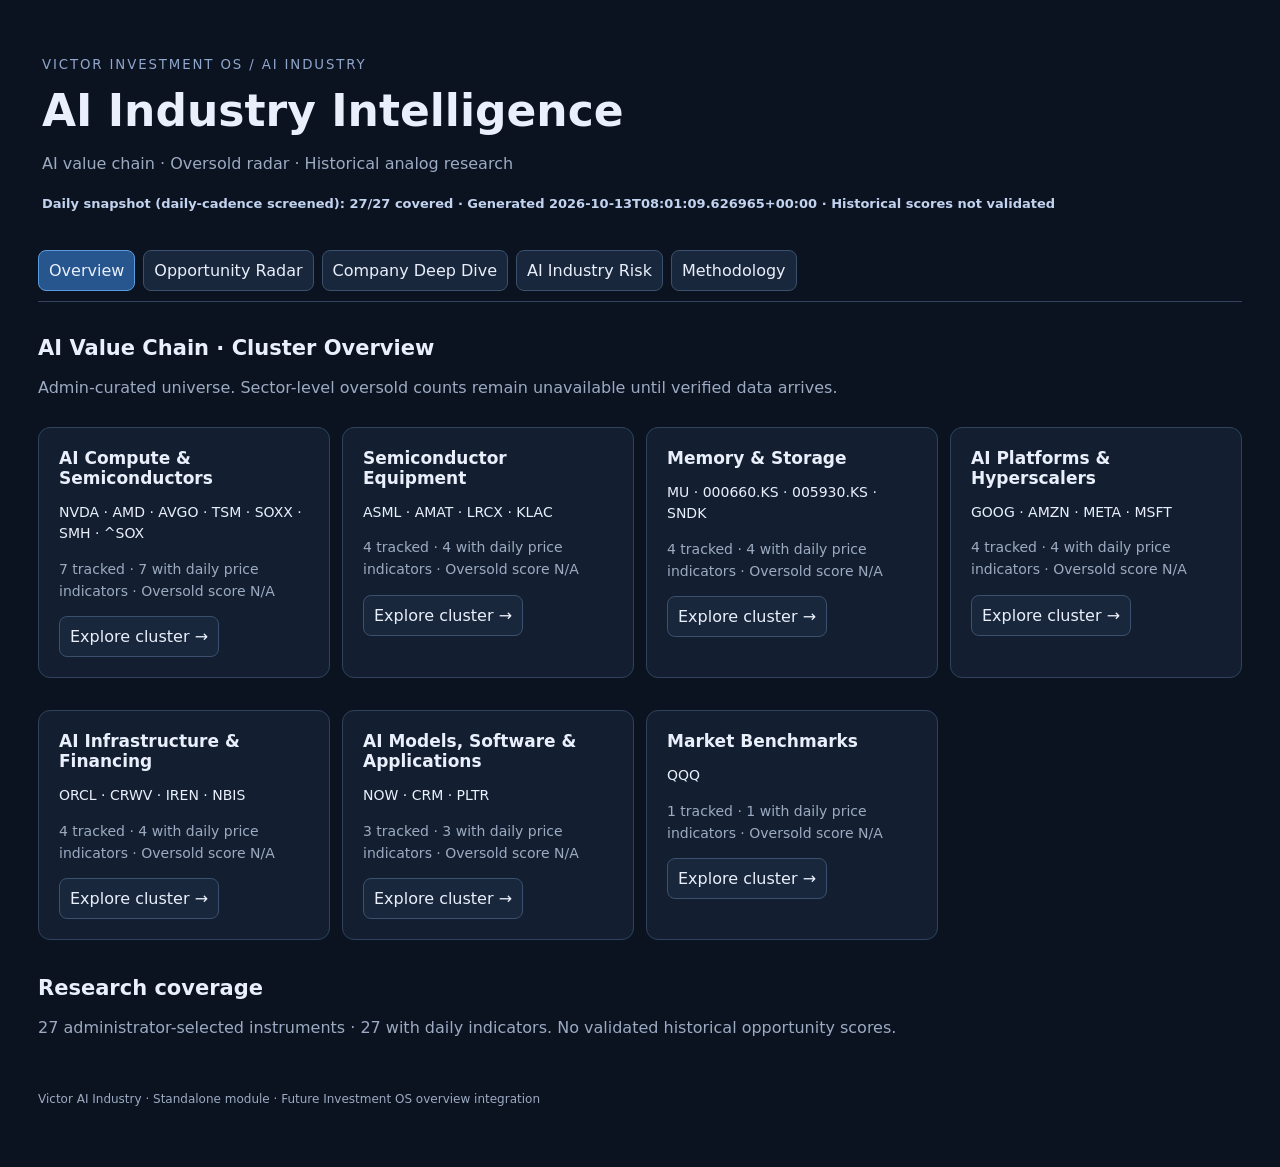
==== commit 84eb16cc: "docs: disclose control resampling limits and descriptive adaptive windows" ====
--- a/apps/ai-dashboard/index.html
+++ b/apps/ai-dashboard/index.html
@@ -1 +1 @@
-<!doctype html><html lang="zh-Hant"><head><meta charset="utf-8"><meta name="viewport" content="width=device-width,initial-scale=1"><title>Victor Investment OS | AI Industry</title><link rel="stylesheet" href="styles.css"></head><body><main><header><small>VICTOR INVESTMENT OS / AI INDUSTRY</small><h1>AI Industry Intelligence</h1><p>AI value chain · Oversold radar · Historical analog research</p><strong id="status">Prototype · No verified market feed</strong></header><nav class="tabs" aria-label="AI Dashboard sections"><button data-tab="overview" aria-current="page">Overview</button><button data-tab="radar">Opportunity Radar</button><button data-tab="company">Company Deep Dive</button><button data-tab="risk">AI Industry Risk</button><button data-tab="method">Methodology</button></nav><section id="overview" class="panel"><h2>AI Value Chain · Cluster Overview</h2><p class="muted">Admin-curated universe. Sector-level oversold counts remain unavailable until verified data arrives.</p><div id="clusters" class="cluster-grid"></div><h2>Research coverage</h2><p id="coverage" class="muted"></p></section><section id="radar" class="panel" hidden><h2>Opportunity Radar</h2><p class="muted">RSI14 and 52-week drawdown are descriptive daily indicators, not buy signals. Historical analog medians are exploratory and not validated forecasts; unvalidated scores remain N/A.</p><div class="controls"><label>Cluster <select id="sector"><option value="all">All clusters</option></select></label><label>Minimum validated oversold score (currently unavailable) <input id="min" type="range" min="0" max="100" value="0"><output id="minValue">0</output></label></div><div class="table"><table><thead><tr><th>Ticker</th><th>Cluster</th><th>RSI14</th><th>52w drawdown</th><th>Oversold</th><th>30/60/90d analogs</th><th>QQQ 90d excess</th></tr></thead><tbody id="rows"></tbody></table></div></section><section id="company" class="panel" hidden><h2>Company Deep Dive</h2><form id="lookupForm" class="controls"><label>Temporary ticker lookup <input id="ticker" required maxlength="18" placeholder="e.g. NVDA, IREN, 2330.TW"></label><button type="submit">Analyze once</button></form><p id="feedback" class="muted">Single-use lookup only. No account, browser persistence, portfolio, or visitor-triggered compute.</p><article id="detail" class="research-card">Select a ticker from Opportunity Radar or enter a ticker here. Historical results require verified market data.</article></section><section id="risk" class="panel" hidden><h2>AI Industry Risk</h2><div class="research-card"><h3>Financing & CapEx Contagion</h3><p>Track AI lab monetization, hyperscaler spending, data-center obligations, financing costs and semiconductor demand transmission.</p><p class="muted">Risk model is planned; no live risk classification is available.</p></div></section><section id="method" class="panel" hidden><h2>Research Methodology</h2><p>Compare drawdowns and oversold conditions to historically similar, point-in-time observations. Evaluate 30/60/90-day forward return distributions, event overlap, data freshness, survivorship bias and downside tails.</p><p>Sector-specific financial resilience checks are required before an investment candidate is promoted.</p><p class="muted">RSI and drawdown are descriptive. Exploratory historical analogs use RSI14 ±10 and 252-close drawdown ±10 percentage points, with 90-session spacing, a minimum of five independent matches, and forward 30/60/90-session returns. Current-universe survivorship, limited history, regime dependence and lack of out-of-sample validation remain material limitations. Phase 3.1 compares same-calendar-date 30/60/90-session returns with QQQ and SMH, excluding missing benchmark observations. Reports matched-sample excess median, outperform frequency, and downside p10. This is not a same-universe unconditional baseline, a causal alpha estimate, or an out-of-sample result. Phase 3.2 adds a separate 50%-training chronological holdout with frozen lower-30th-percentile RSI and drawdown thresholds, 90-session embargo and entry spacing, and a pre-scheduled unconditional baseline. It shows no performance claim if fewer than five qualifying signal or baseline events occur; even passing this threshold is exploratory rather than externally validated. Phase 3.3 requests up to 15 years of daily history when the provider and ticker support it; only research summaries, not price-history archives, are stored. The technical dislocation study uses predeclared RSI14 <= 30 AND 252-close drawdown <= -15%, with 30-session spacing and at least five events. It evaluates 5/10/20/30-session close-to-close returns, maximum adverse excursions and first close reaching +10/+15/+20% before a -10% stop within 30 sessions. Closes are not intraday highs/lows; execution, spreads, transaction costs, overnight gaps and options Greeks are excluded. Events can share market regimes, so spacing does not ensure statistical independence. Cross-stock pooling and market-regime conditioning remain future research steps. The Price × Volume experiment separately compares a frozen RSI/drawdown price rule to a high-relative-volume subset (RVOL >= 1.5 using only the prior 20 daily volumes as the denominator). The last half of each available history is a chronological holdout separated by 30 sessions; at least five events are required per arm. This is an observational subset comparison, not a randomized test or validated benefit from volume. Both models remain unpromoted until broader cross-stock and multi-period validation. No validated opportunity score is published. This research is not investment advice.</p></section><footer>Victor AI Industry · Standalone module · Future Investment OS overview integration</footer></main><script src="app.js"></script></body></html>+<!doctype html><html lang="zh-Hant"><head><meta charset="utf-8"><meta name="viewport" content="width=device-width,initial-scale=1"><title>Victor Investment OS | AI Industry</title><link rel="stylesheet" href="styles.css"></head><body><main><header><small>VICTOR INVESTMENT OS / AI INDUSTRY</small><h1>AI Industry Intelligence</h1><p>AI value chain · Oversold radar · Historical analog research</p><strong id="status">Prototype · No verified market feed</strong></header><nav class="tabs" aria-label="AI Dashboard sections"><button data-tab="overview" aria-current="page">Overview</button><button data-tab="radar">Opportunity Radar</button><button data-tab="company">Company Deep Dive</button><button data-tab="risk">AI Industry Risk</button><button data-tab="method">Methodology</button></nav><section id="overview" class="panel"><h2>AI Value Chain · Cluster Overview</h2><p class="muted">Admin-curated universe. Sector-level oversold counts remain unavailable until verified data arrives.</p><div id="clusters" class="cluster-grid"></div><h2>Research coverage</h2><p id="coverage" class="muted"></p></section><section id="radar" class="panel" hidden><h2>Opportunity Radar</h2><p class="muted">RSI14 and 52-week drawdown are descriptive daily indicators, not buy signals. Historical analog medians are exploratory and not validated forecasts; unvalidated scores remain N/A.</p><div class="controls"><label>Cluster <select id="sector"><option value="all">All clusters</option></select></label><label>Minimum validated oversold score (currently unavailable) <input id="min" type="range" min="0" max="100" value="0"><output id="minValue">0</output></label></div><div class="table"><table><thead><tr><th>Ticker</th><th>Cluster</th><th>RSI14</th><th>52w drawdown</th><th>Oversold</th><th>30/60/90d analogs</th><th>QQQ 90d excess</th></tr></thead><tbody id="rows"></tbody></table></div></section><section id="company" class="panel" hidden><h2>Company Deep Dive</h2><form id="lookupForm" class="controls"><label>Temporary ticker lookup <input id="ticker" required maxlength="18" placeholder="e.g. NVDA, IREN, 2330.TW"></label><button type="submit">Analyze once</button></form><p id="feedback" class="muted">Single-use lookup only. No account, browser persistence, portfolio, or visitor-triggered compute.</p><article id="detail" class="research-card">Select a ticker from Opportunity Radar or enter a ticker here. Historical results require verified market data.</article></section><section id="risk" class="panel" hidden><h2>AI Industry Risk</h2><div class="research-card"><h3>Financing & CapEx Contagion</h3><p>Track AI lab monetization, hyperscaler spending, data-center obligations, financing costs and semiconductor demand transmission.</p><p class="muted">Risk model is planned; no live risk classification is available.</p></div></section><section id="method" class="panel" hidden><h2>Research Methodology</h2><p>Compare drawdowns and oversold conditions to historically similar, point-in-time observations. Evaluate 30/60/90-day forward return distributions, event overlap, data freshness, survivorship bias and downside tails.</p><p>Sector-specific financial resilience checks are required before an investment candidate is promoted.</p><p class="muted">RSI and drawdown are descriptive. Exploratory historical analogs use RSI14 ±10 and 252-close drawdown ±10 percentage points, with 90-session spacing, a minimum of five independent matches, and forward 30/60/90-session returns. Current-universe survivorship, limited history, regime dependence and lack of out-of-sample validation remain material limitations. Phase 3.1 compares same-calendar-date 30/60/90-session returns with QQQ and SMH, excluding missing benchmark observations. Reports matched-sample excess median, outperform frequency, and downside p10. This is not a same-universe unconditional baseline, a causal alpha estimate, or an out-of-sample result. Phase 3.2 adds a separate 50%-training chronological holdout with frozen lower-30th-percentile RSI and drawdown thresholds, 90-session embargo and entry spacing, and a pre-scheduled unconditional baseline. It shows no performance claim if fewer than five qualifying signal or baseline events occur; even passing this threshold is exploratory rather than externally validated. Phase 3.3 requests up to 15 years of daily history when the provider and ticker support it; only research summaries, not price-history archives, are stored. The technical dislocation study uses predeclared RSI14 <= 30 AND 252-close drawdown <= -15%, with 30-session spacing and at least five events. It evaluates 5/10/20/30-session close-to-close returns, maximum adverse excursions and first close reaching +10/+15/+20% before a -10% stop within 30 sessions. Closes are not intraday highs/lows; execution, spreads, transaction costs, overnight gaps and options Greeks are excluded. Events can share market regimes, so spacing does not ensure statistical independence. Cross-stock pooling and market-regime conditioning remain future research steps. The Price × Volume experiment separately compares a frozen RSI/drawdown price rule to a high-relative-volume subset (RVOL >= 1.5 using only the prior 20 daily volumes as the denominator). The last half of each available history is a chronological holdout separated by 30 sessions; volume is known after the signal close, so both strategies enter at the following session close; at least five events are required per arm. This is an observational subset comparison, not a randomized test or validated benefit from volume. Both models remain unpromoted until broader cross-stock and multi-period validation. Phase 3.4A adds a final-two-year chronological holdout with a predeclared oversold rule, 30-session target/stop evaluation, next-close entry and 0.20% assumed round-trip cost. One hundred seeded nearby-calendar random entry resamples (within 63 sessions) estimate a descriptive control distribution, not causality, a matched-price-state baseline, or statistical significance; draws and trade outcomes can remain dependent. Phase 3.4B independently reports 2/3/5/10/15-year pre-holdout histories without automatic selection; it is not yet a multi-fold out-of-sample window competition. Even with five events, all edge decisions remain undetermined until stronger independent validation. No validated opportunity score is published. This research is not investment advice.</p></section><footer>Victor AI Industry · Standalone module · Future Investment OS overview integration</footer></main><script src="app.js"></script></body></html>
